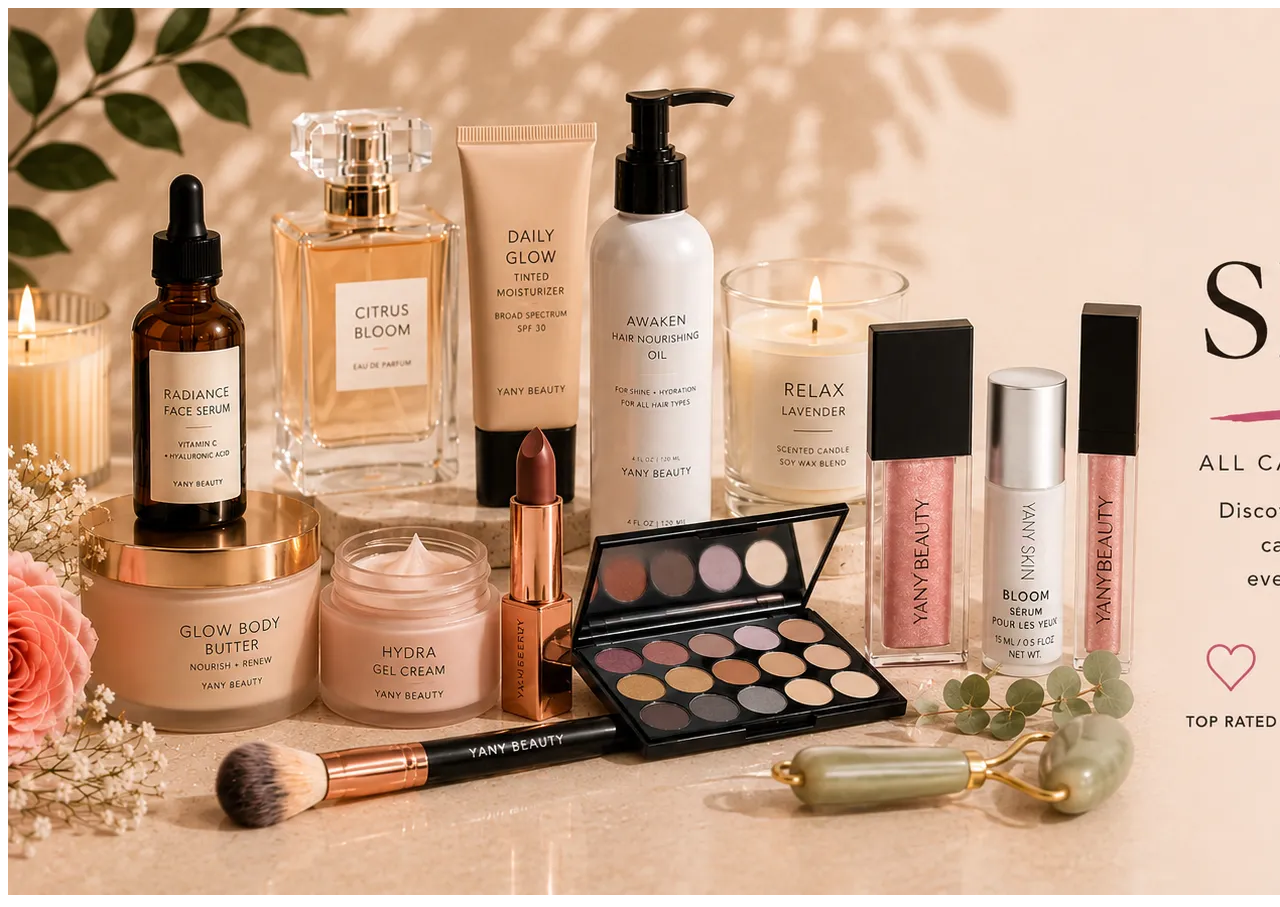
==== home.html @ 986557b6 "navbar/fixed/home/page" ====
<!DOCTYPE html>
<html lang="en">
<head>
    <meta charset="UTF-8">
    <meta name="viewport" content="width=device-width, initial-scale=1.0">
    <title>Document</title>
</head>
<body>
    <section>
        <img src="main-iamge.webp" alt="makeupimage">
    </section>
</body>
</html>
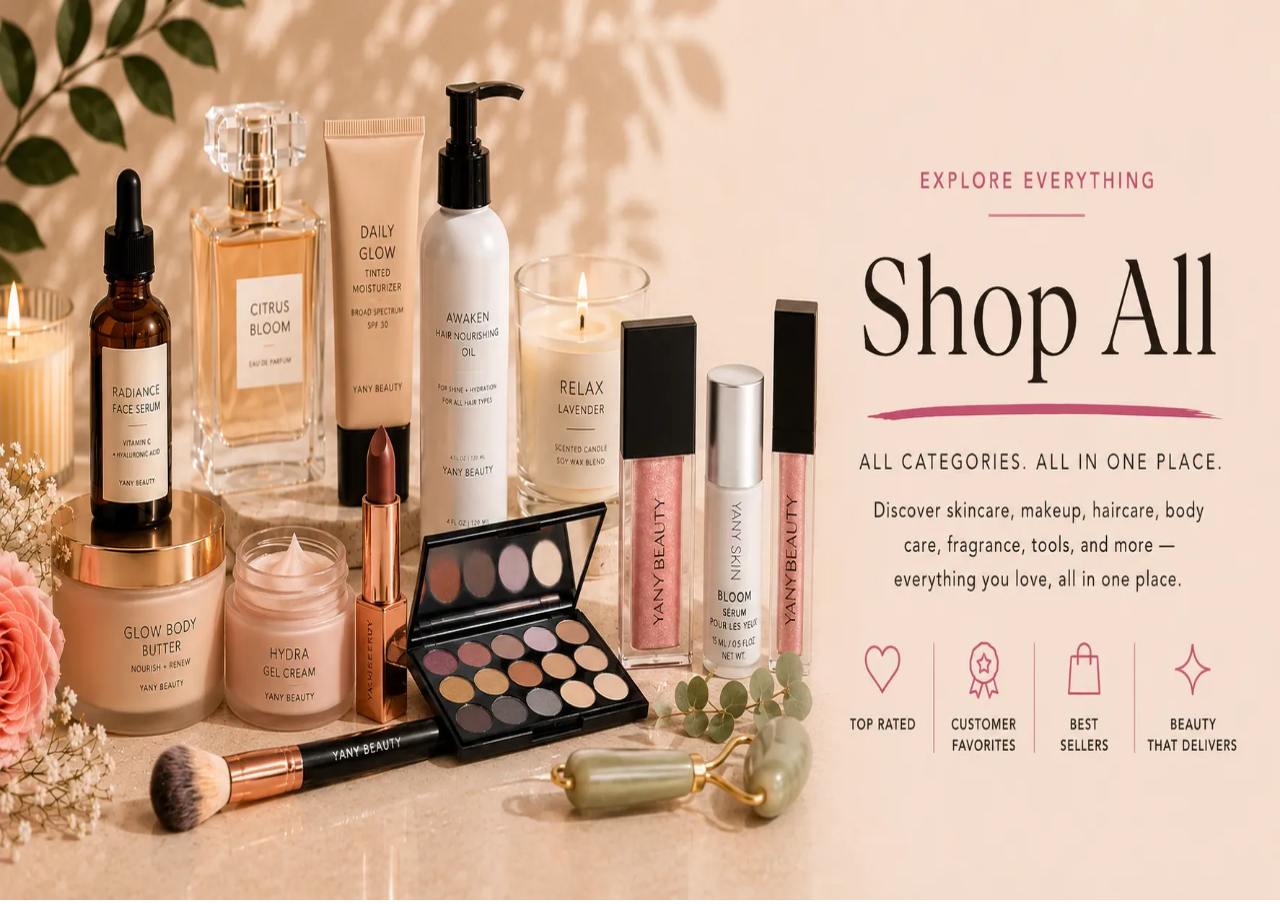
==== commit f44b6b60: "all-pages-added" ====
--- a/home.html
+++ b/home.html
@@ -4,6 +4,7 @@
     <meta charset="UTF-8">
     <meta name="viewport" content="width=device-width, initial-scale=1.0">
     <title>Document</title>
+    <link rel="stylesheet" href="style/home.css">
 </head>
 <body>
     <section>
--- a/style/home.css
+++ b/style/home.css
@@ -0,0 +1,9 @@
+*{
+    margin: 0;
+    padding: 0;
+    box-sizing: border-box;
+}
+img{
+    width: 100%;
+    height: 100vh;
+}
